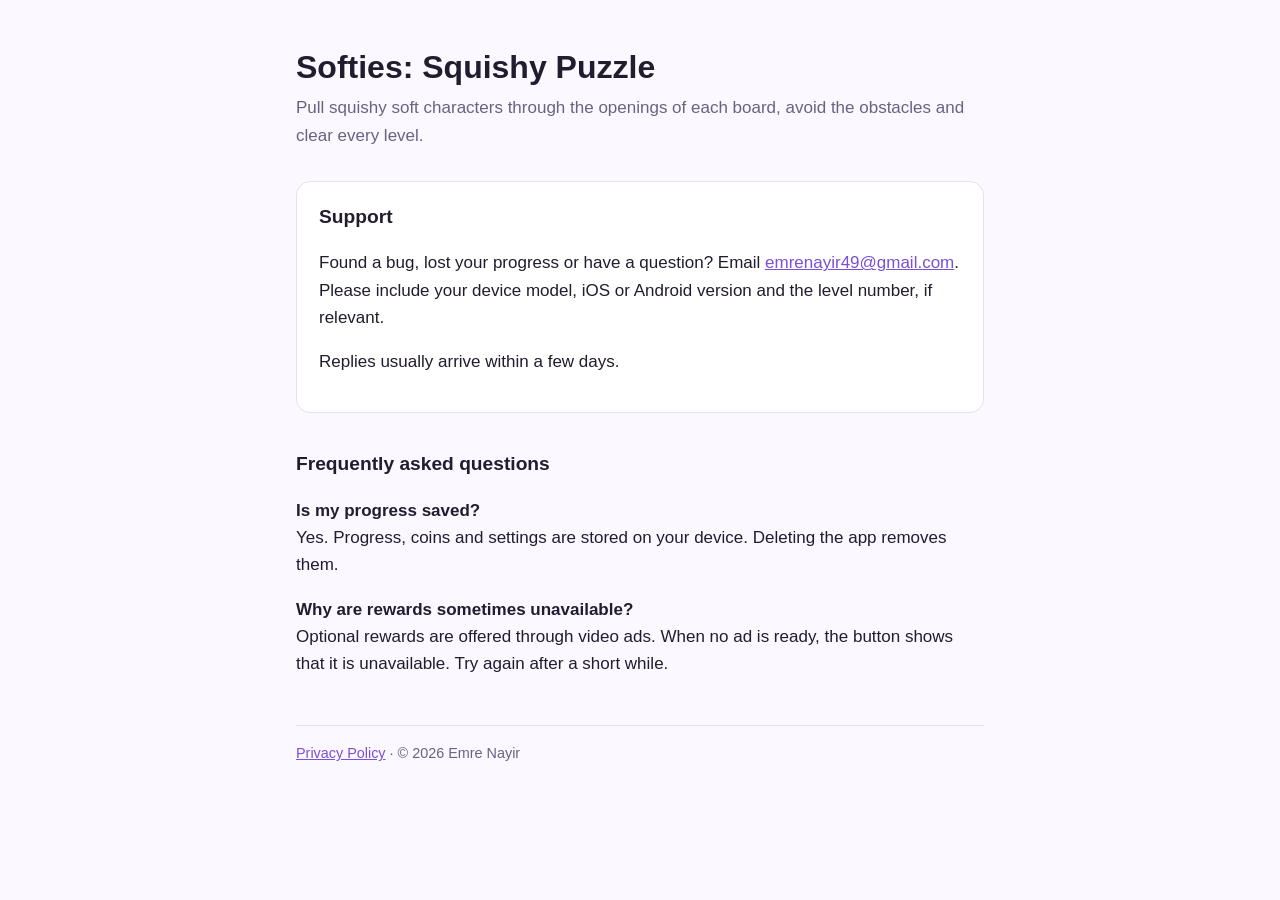
==== softies/index.html @ f6ddc519 "Add Softies support and privacy pages" ====
<!doctype html>
<html lang="en">
<head>
  <meta charset="utf-8">
  <meta name="viewport" content="width=device-width, initial-scale=1">
  <title>Softies Support</title>
  <link rel="stylesheet" href="style.css">
</head>
<body>
  <main>
    <h1>Softies: Squishy Puzzle</h1>
    <p class="lead">Pull squishy soft characters through the openings of each board, avoid the obstacles and clear every level.</p>

    <div class="card">
      <h2 style="margin-top:0">Support</h2>
      <p>Found a bug, lost your progress or have a question? Email <a href="mailto:emrenayir49@gmail.com">emrenayir49@gmail.com</a>. Please include your device model, iOS or Android version and the level number, if relevant.</p>
      <p>Replies usually arrive within a few days.</p>
    </div>

    <h2>Frequently asked questions</h2>
    <p><strong>Is my progress saved?</strong><br>
    Yes. Progress, coins and settings are stored on your device. Deleting the app removes them.</p>
    <p><strong>Why are rewards sometimes unavailable?</strong><br>
    Optional rewards are offered through video ads. When no ad is ready, the button shows that it is unavailable. Try again after a short while.</p>

    <footer>
      <a href="privacy.html">Privacy Policy</a> · © 2026 Emre Nayir
    </footer>
  </main>
</body>
</html>
---- softies/style.css ----
:root {
  --bg: #fbf8ff;
  --text: #221c2e;
  --muted: #6b6280;
  --accent: #7b4fd6;
  --card: #ffffff;
  --line: #e7e0f3;
}

@media (prefers-color-scheme: dark) {
  :root {
    --bg: #17131f;
    --text: #eee9f7;
    --muted: #a79fb8;
    --accent: #b99bff;
    --card: #211b2c;
    --line: #342b44;
  }
}

* { box-sizing: border-box; }

body {
  margin: 0;
  background: var(--bg);
  color: var(--text);
  font: 17px/1.6 -apple-system, BlinkMacSystemFont, "Segoe UI", Roboto, sans-serif;
}

main {
  max-width: 720px;
  margin: 0 auto;
  padding: 48px 16px 64px;
}

h1 { font-size: 2rem; line-height: 1.2; margin: 0 0 8px; }
h2 { font-size: 1.2rem; margin: 36px 0 8px; }
p, li { color: var(--text); }
ul { padding-left: 1.2em; }
a { color: var(--accent); }

.lead { color: var(--muted); margin: 0 0 32px; }

.card {
  background: var(--card);
  border: 1px solid var(--line);
  border-radius: 14px;
  padding: 20px 22px;
  margin: 24px 0;
}

footer {
  margin-top: 48px;
  padding-top: 16px;
  border-top: 1px solid var(--line);
  color: var(--muted);
  font-size: 0.9rem;
}
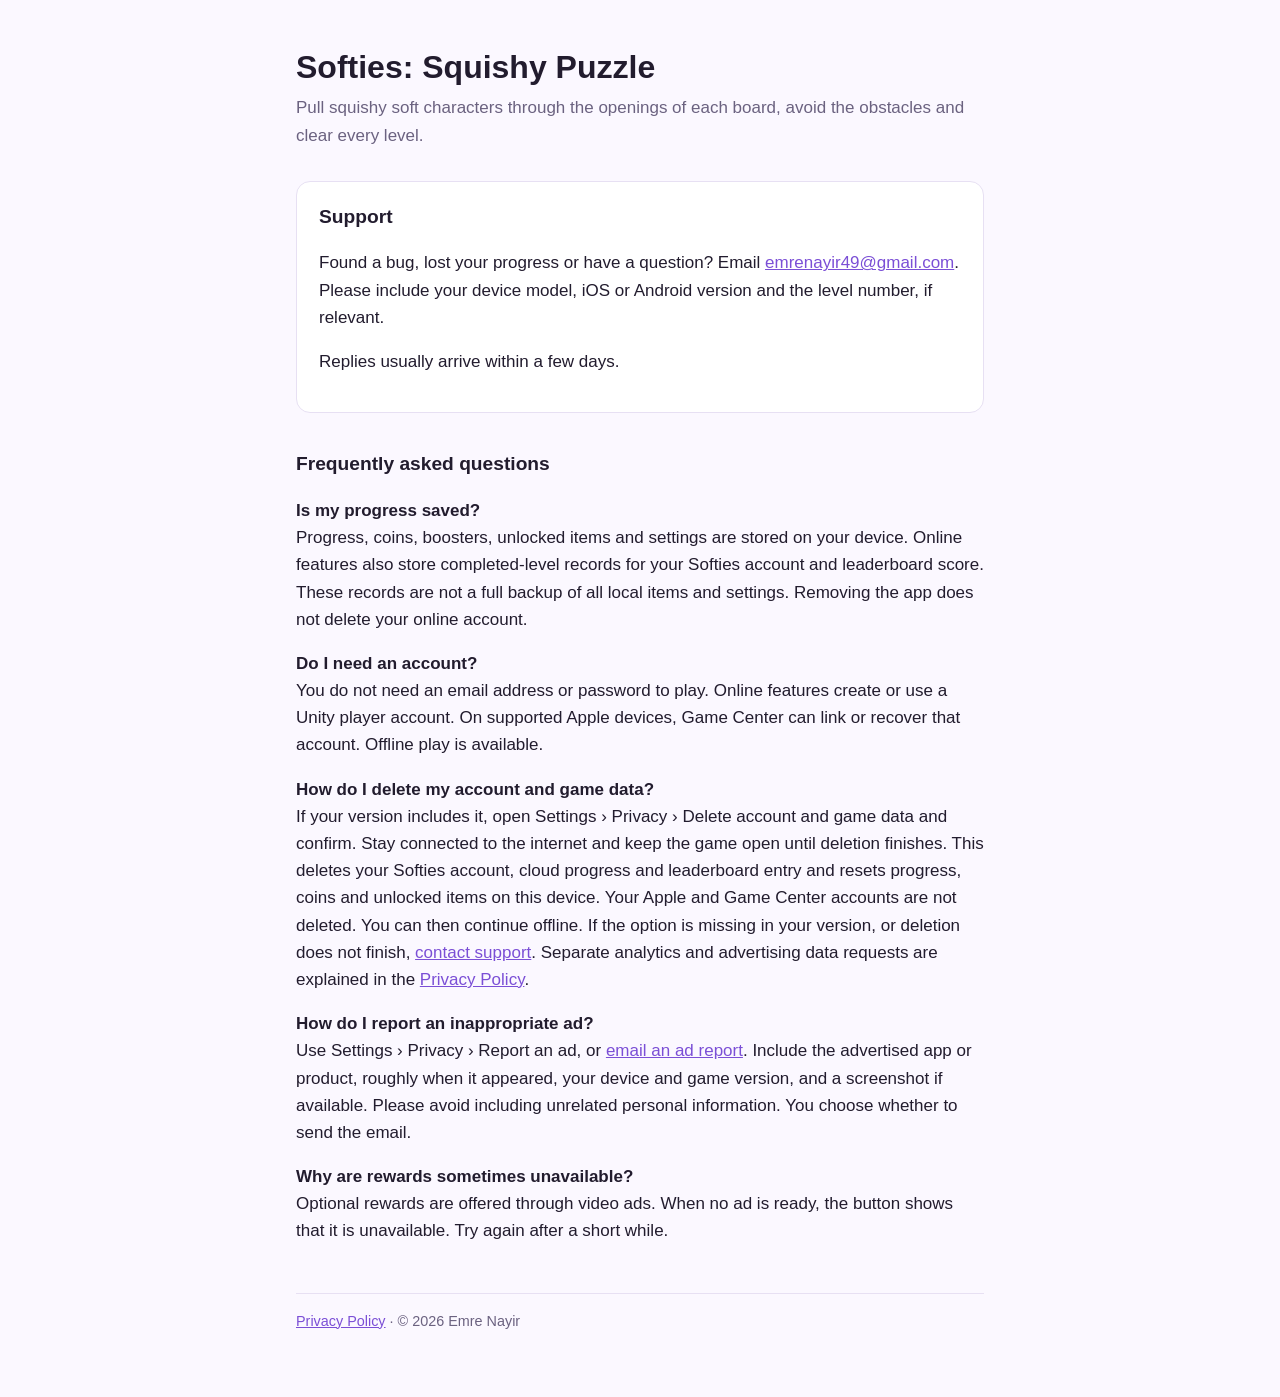
==== commit ad60dbaf: "Clarify Softies accounts, cloud data and privacy controls" ====
--- a/softies/index.html
+++ b/softies/index.html
@@ -19,7 +19,13 @@
 
     <h2>Frequently asked questions</h2>
     <p><strong>Is my progress saved?</strong><br>
-    Yes. Progress, coins and settings are stored on your device. Deleting the app removes them.</p>
+    Progress, coins, boosters, unlocked items and settings are stored on your device. Online features also store completed-level records for your Softies account and leaderboard score. These records are not a full backup of all local items and settings. Removing the app does not delete your online account.</p>
+    <p><strong>Do I need an account?</strong><br>
+    You do not need an email address or password to play. Online features create or use a Unity player account. On supported Apple devices, Game Center can link or recover that account. Offline play is available.</p>
+    <p><strong>How do I delete my account and game data?</strong><br>
+    If your version includes it, open Settings › Privacy › Delete account and game data and confirm. Stay connected to the internet and keep the game open until deletion finishes. This deletes your Softies account, cloud progress and leaderboard entry and resets progress, coins and unlocked items on this device. Your Apple and Game Center accounts are not deleted. You can then continue offline. If the option is missing in your version, or deletion does not finish, <a href="mailto:emrenayir49@gmail.com?subject=Softies%20privacy%20request">contact support</a>. Separate analytics and advertising data requests are explained in the <a href="privacy.html">Privacy Policy</a>.</p>
+    <p><strong>How do I report an inappropriate ad?</strong><br>
+    Use Settings › Privacy › Report an ad, or <a href="mailto:emrenayir49@gmail.com?subject=Softies%20ad%20report">email an ad report</a>. Include the advertised app or product, roughly when it appeared, your device and game version, and a screenshot if available. Please avoid including unrelated personal information. You choose whether to send the email.</p>
     <p><strong>Why are rewards sometimes unavailable?</strong><br>
     Optional rewards are offered through video ads. When no ad is ready, the button shows that it is unavailable. Try again after a short while.</p>
 
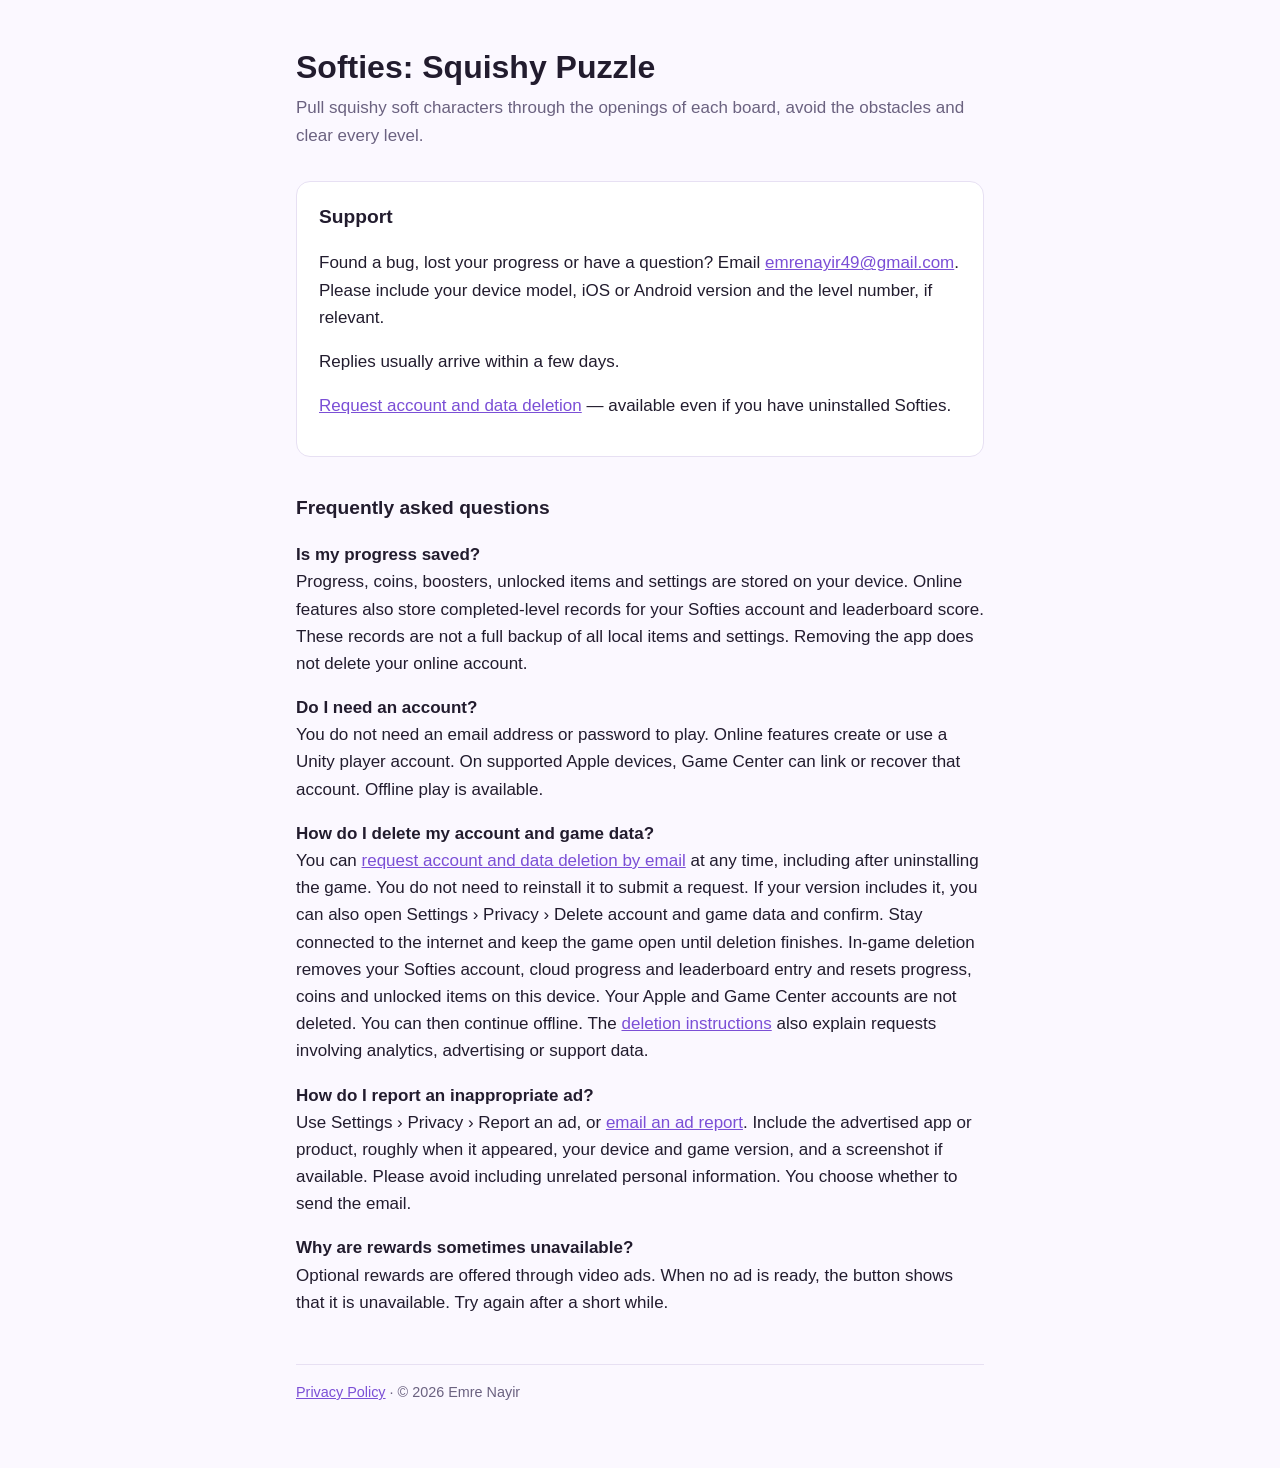
==== commit e5e4bb96: "Clarify Softies web account deletion requests" ====
--- a/softies/index.html
+++ b/softies/index.html
@@ -15,6 +15,7 @@
       <h2 style="margin-top:0">Support</h2>
       <p>Found a bug, lost your progress or have a question? Email <a href="mailto:emrenayir49@gmail.com">emrenayir49@gmail.com</a>. Please include your device model, iOS or Android version and the level number, if relevant.</p>
       <p>Replies usually arrive within a few days.</p>
+      <p><a href="privacy.html#delete-account">Request account and data deletion</a> — available even if you have uninstalled Softies.</p>
     </div>
 
     <h2>Frequently asked questions</h2>
@@ -23,7 +24,7 @@
     <p><strong>Do I need an account?</strong><br>
     You do not need an email address or password to play. Online features create or use a Unity player account. On supported Apple devices, Game Center can link or recover that account. Offline play is available.</p>
     <p><strong>How do I delete my account and game data?</strong><br>
-    If your version includes it, open Settings › Privacy › Delete account and game data and confirm. Stay connected to the internet and keep the game open until deletion finishes. This deletes your Softies account, cloud progress and leaderboard entry and resets progress, coins and unlocked items on this device. Your Apple and Game Center accounts are not deleted. You can then continue offline. If the option is missing in your version, or deletion does not finish, <a href="mailto:emrenayir49@gmail.com?subject=Softies%20privacy%20request">contact support</a>. Separate analytics and advertising data requests are explained in the <a href="privacy.html">Privacy Policy</a>.</p>
+    You can <a href="privacy.html#delete-account">request account and data deletion by email</a> at any time, including after uninstalling the game. You do not need to reinstall it to submit a request. If your version includes it, you can also open Settings › Privacy › Delete account and game data and confirm. Stay connected to the internet and keep the game open until deletion finishes. In-game deletion removes your Softies account, cloud progress and leaderboard entry and resets progress, coins and unlocked items on this device. Your Apple and Game Center accounts are not deleted. You can then continue offline. The <a href="privacy.html#delete-account">deletion instructions</a> also explain requests involving analytics, advertising or support data.</p>
     <p><strong>How do I report an inappropriate ad?</strong><br>
     Use Settings › Privacy › Report an ad, or <a href="mailto:emrenayir49@gmail.com?subject=Softies%20ad%20report">email an ad report</a>. Include the advertised app or product, roughly when it appeared, your device and game version, and a screenshot if available. Please avoid including unrelated personal information. You choose whether to send the email.</p>
     <p><strong>Why are rewards sometimes unavailable?</strong><br>
